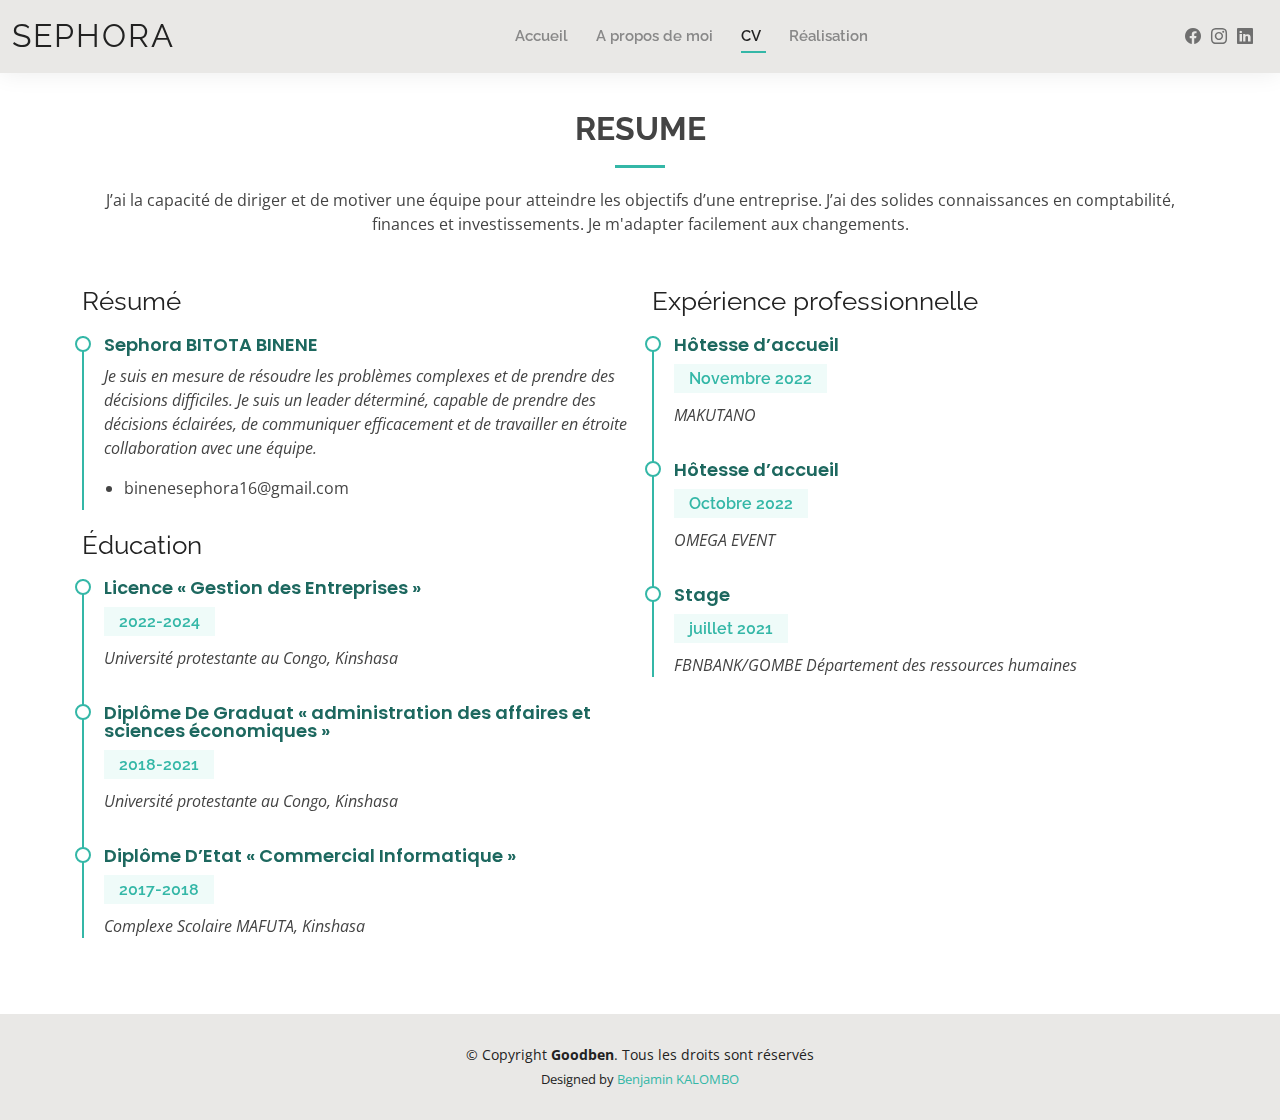
==== resume.html @ 557143dd "first commit" ====
<!DOCTYPE html>
<html lang="fr">

<head>
  <meta charset="utf-8">
  <meta content="width=device-width, initial-scale=1.0" name="viewport">

  <title>Resume - Sephora BITOTA BINENE</title>
  <meta content="" name="description">
  <meta content="" name="keywords">

  <!-- Favicons -->
  <link href="assets/img/favicon.png" rel="icon">
  <link href="assets/img/apple-touch-icon.png" rel="apple-touch-icon">

  <!-- Google Fonts -->
  <link href="https://fonts.googleapis.com/css?family=Open+Sans:300,300i,400,400i,600,600i,700,700i|Raleway:300,300i,400,400i,500,500i,600,600i,700,700i|Poppins:300,300i,400,400i,500,500i,600,600i,700,700i" rel="stylesheet">

  <!-- Vendor CSS Files -->
  <link href="assets/vendor/aos/aos.css" rel="stylesheet">
  <link href="assets/vendor/bootstrap/css/bootstrap.min.css" rel="stylesheet">
  <link href="assets/vendor/bootstrap-icons/bootstrap-icons.css" rel="stylesheet">
  <link href="assets/vendor/boxicons/css/boxicons.min.css" rel="stylesheet">
  <link href="assets/vendor/glightbox/css/glightbox.min.css" rel="stylesheet">
  <link href="assets/vendor/swiper/swiper-bundle.min.css" rel="stylesheet">

  <link href="assets/css/style.css" rel="stylesheet">

</head>

<body>

  <!-- ======= Entête  ======= -->
  <header id="header" class="fixed-top">
    <div class="container-fluid d-flex justify-content-between align-items-center">

      <h1 class="logo me-auto me-lg-0"><a href="index.html">Sephora</a></h1>

      <nav id="navbar" class="navbar order-last order-lg-0">
        <ul>
          <li><a href="index.html">Accueil </a></li>
          <li><a href="about.html">A propos de moi</a></li>
          <li><a class="active" href="resume.html">CV</a></li>
          <li><a href="portfolio.html">Réalisation</a></li>
        </ul>
        <i class="bi bi-list mobile-nav-toggle"></i>
      </nav><!-- .navbar -->

      <div class="header-social-links">
        <a href="https://web.facebook.com/sephora.binene" target="_bank" class="facebook"><i class="bi bi-facebook"></i></a>
        <a href="https://www.instagram.com/sephora_binene/?hl=fr" target="_bank" class="instagram"><i class="bi bi-instagram"></i></a>
        <a href="#" class="linkedin"><i class="bi bi-linkedin"></i></i></a>
      </div>


    </div>

  </header><!-- Fin de l'Entête -->

  <main id="main">

    <!-- ======= Section Résumé ======= -->
    <section id="resume" class="resume">
      <div class="container" data-aos="fade-up">

        <div class="section-title">
          <h2>Resume</h2>
          <p>J’ai la capacité de diriger et de motiver une équipe pour atteindre les objectifs d’une entreprise. J’ai des solides connaissances en comptabilité, finances et investissements.  Je m'adapter facilement  aux changements. </p>
        </div>

        <div class="row">
          <div class="col-lg-6">
            <h3 class="resume-title">Résumé</h3>
            <div class="resume-item pb-0">
              <h4>Sephora BITOTA BINENE</h4>
              <p><em>Je suis  en mesure de résoudre les problèmes complexes et de prendre des décisions difficiles. Je suis un leader déterminé, capable de prendre des décisions éclairées, de communiquer efficacement et de travailler en étroite collaboration avec une équipe.</em></p>
              <p>
              <ul>
                <li>binenesephora16@gmail.com</li>
              </ul>
              </p>
            </div>

            <h3 class="resume-title">Éducation</h3>
            <div class="resume-item">
              <h4>Licence « Gestion des Entreprises »</h4>
              <h5>2022-2024</h5>
              <p><em>Université protestante au Congo, Kinshasa</em></p>
            </div>
            <div class="resume-item">
              <h4>Diplôme De Graduat « administration des affaires et sciences économiques »</h4>
              <h5>2018-2021</h5>
              <p><em>Université protestante au Congo, Kinshasa</em></p>
            </div>
            <div class="resume-item">
              <h4>Diplôme D’Etat « Commercial Informatique »</h4>
              <h5>2017-2018</h5>
              <p><em>Complexe Scolaire MAFUTA, Kinshasa</em></p>
            </div>
          </div>
          <div class="col-lg-6">
            <h3 class="resume-title">Expérience professionnelle</h3>
            <div class="resume-item">
              <h4>Hôtesse d’accueil</h4>
              <h5>Novembre 2022</h5>
              <p><em>MAKUTANO</em></p>
            </div>
            <div class="resume-item">
              <h4>Hôtesse d’accueil</h4>

              <h5>Octobre 2022</h5>
              <p><em>OMEGA EVENT</em></p>
            </div>
            <div class="resume-item">
              <h4>Stage</h4>
              <h5>juillet 2021</h5>
              <p><em>FBNBANK/GOMBE Département des ressources humaines</em></p>
            </div>  
          </div>
        </div>
      </div>
      
    </section><!-- Fin de la Section résumé -->

  </main><!-- End #main -->

  <!-- ======= Footer ======= -->
  <footer id="footer">
    <div class="container">
      <div class="copyright">
        &copy; Copyright <strong><span>Goodben</span></strong>. Tous les droits sont réservés 
      </div>
      <div class="credits">
        Designed by <a target="_bank" href="https://benjaminkalombo.netlify.app/">Benjamin KALOMBO</a>
      </div>
    </div>
  </footer><!-- Fin du Footer -->

  <div id="preloader"></div>
  <a href="#" class="back-to-top d-flex align-items-center justify-content-center"><i class="bi bi-arrow-up-short"></i></a>

  <!-- Vendor JS Files -->
  <script src="assets/vendor/purecounter/purecounter_vanilla.js"></script>
  <script src="assets/vendor/aos/aos.js"></script>
  <script src="assets/vendor/bootstrap/js/bootstrap.bundle.min.js"></script>
  <script src="assets/vendor/glightbox/js/glightbox.min.js"></script>
  <script src="assets/vendor/isotope-layout/isotope.pkgd.min.js"></script>
  <script src="assets/vendor/swiper/swiper-bundle.min.js"></script>
  <script src="assets/vendor/waypoints/noframework.waypoints.js"></script>
  <script src="assets/vendor/php-email-form/validate.js"></script>

  <!-- Template Main JS File -->
  <script src="assets/js/main.js"></script>

</body>

</html>
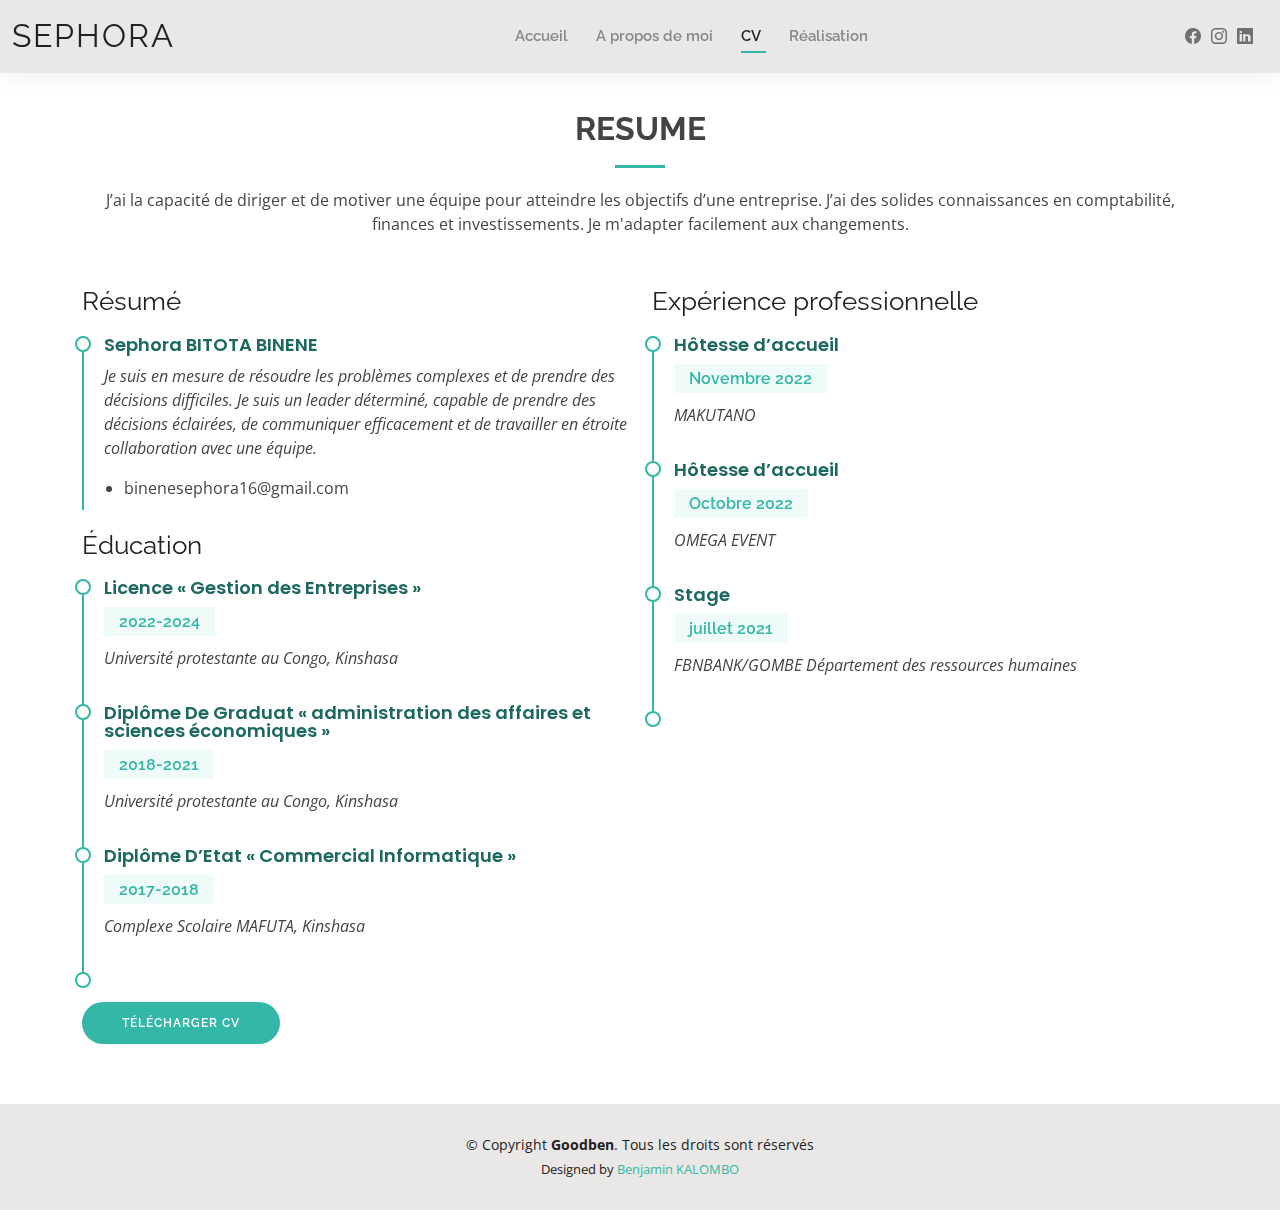
==== commit c93f37ac: "add buttom download CV" ====
--- a/resume.html
+++ b/resume.html
@@ -97,6 +97,8 @@
               <h5>2017-2018</h5>
               <p><em>Complexe Scolaire MAFUTA, Kinshasa</em></p>
             </div>
+            <div class="resume-item">
+            </div>
           </div>
           <div class="col-lg-6">
             <h3 class="resume-title">Expérience professionnelle</h3>
@@ -115,9 +117,12 @@
               <h4>Stage</h4>
               <h5>juillet 2021</h5>
               <p><em>FBNBANK/GOMBE Département des ressources humaines</em></p>
+            </div> 
+            <div class="resume-item">
             </div>  
           </div>
         </div>
+        <a href="cv/sephora-bitota.pdf" target="_bank" class="btn-about">Télécharger CV</a>
       </div>
       
     </section><!-- Fin de la Section résumé -->
--- a/assets/css/style.css
+++ b/assets/css/style.css
@@ -459,7 +459,7 @@
   font-size: 22px;
 }
 
-#hero .btn-about {
+.btn-about {
   font-family: "Raleway", sans-serif;
   text-transform: uppercase;
   font-weight: 600;
